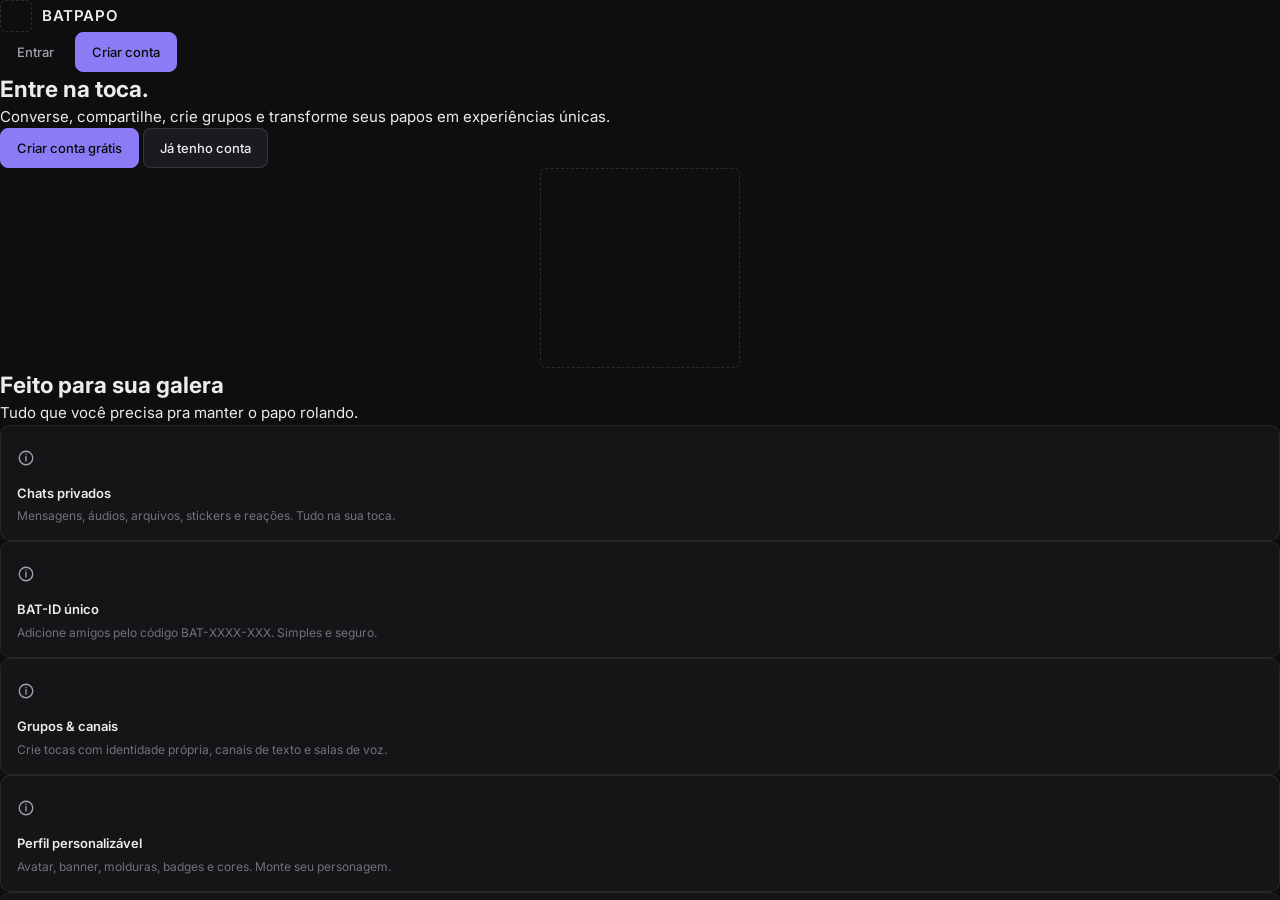
==== index.html @ 58e3be5e "Primeiro envio do projeto" ====
<!DOCTYPE html>
<html lang="pt-BR">
<head>
  <meta charset="UTF-8" />
  <meta name="viewport" content="width=device-width, initial-scale=1.0, maximum-scale=1.0, user-scalable=no" />
  <meta name="description" content="BATPAPO — Seu papo. Sua toca. Sua galera. Plataforma de comunicação social." />
  <meta name="theme-color" content="#0a0a0b" />
  <title>BATPAPO — Seu papo. Sua toca. Sua galera.</title>
  <link rel="icon" type="image/svg+xml" href="assets/icons/favicon.svg" />
  <link rel="preconnect" href="https://fonts.googleapis.com" />
  <link rel="preconnect" href="https://fonts.gstatic.com" crossorigin />
  <link href="https://fonts.googleapis.com/css2?family=Inter:wght@400;500;600&family=IBM+Plex+Mono:wght@400;500&display=swap" rel="stylesheet" />
  <link rel="stylesheet" href="css/variables.css" />
  <link rel="stylesheet" href="css/base.css" />
  <link rel="stylesheet" href="css/components.css" />
  <link rel="stylesheet" href="css/layout.css" />
  <link rel="stylesheet" href="css/pages.css" />
  <link rel="stylesheet" href="css/animations.css" />
</head>
<body>
  <div class="boot-screen" id="boot-screen">
    <div class="boot-logo">
      <h1 class="boot-title">BATPAPO</h1>
      <p class="boot-slogan">Seu papo. Sua toca. Sua galera.</p>
    </div>
    <div class="boot-loader"><div class="boot-bar"></div></div>
    <p id="boot-hint" style="margin-top:24px;color:#6B6780;font-size:0.85rem;font-family:Outfit,sans-serif;opacity:0;transition:opacity 0.5s;text-align:center;max-width:320px;padding:0 16px">
      Carregando…
    </p>
  </div>

  <div id="app"></div>
  <div id="toast-container" class="toast-container" aria-live="polite"></div>
  <div id="modal-root"></div>

  <script>
    setTimeout(function () {
      var el = document.getElementById('boot-screen');
      var hint = document.getElementById('boot-hint');
      if (el && !el.classList.contains('hide') && hint) hint.style.opacity = '1';
    }, 3000);
    setTimeout(function () {
      var el = document.getElementById('boot-screen');
      if (el && !el.classList.contains('hide')) {
        el.classList.add('hide');
        el.style.pointerEvents = 'none';
      }
    }, 7000);
  </script>
  <script type="module" src="js/app.js"></script>
</body>
</html>
---- css/variables.css ----
:root {
  /* Surfaces — near-neutral, low chroma */
  --bg-deep: #0a0a0b;
  --bg-base: #0e0e10;
  --bg-elevated: #151518;
  --bg-surface: #1b1b1f;
  --bg-hover: #232328;
  --bg-active: #2a2a30;
  --bg-subtle: #1b1b1f;

  /* Text */
  --text-primary: #ececef;
  --text-secondary: #a1a1aa;
  --text-muted: #71717a;
  --text-inverse: #0a0a0b;

  /* Accent — solid, restrained */
  --accent: #8b7cf6;
  --accent-hover: #9c8ff7;
  --accent-muted: rgba(139, 124, 246, 0.14);
  --accent-fg: #0a0a0b;

  /* Status */
  --status-online: #34d399;
  --status-away: #fbbf24;
  --status-busy: #f87171;
  --status-offline: #52525b;
  --status-invisible: #52525b;

  --success: #34d399;
  --warning: #fbbf24;
  --error: #f87171;
  --info: #60a5fa;

  /* Borders & elevation */
  --border: rgba(255, 255, 255, 0.07);
  --border-strong: rgba(255, 255, 255, 0.12);
  --shadow-sm: 0 1px 2px rgba(0, 0, 0, 0.35);
  --shadow-md: 0 8px 24px rgba(0, 0, 0, 0.4);

  /* Compat aliases (legacy class names) */
  --bat-purple: var(--accent);
  --bat-purple-dark: #6d5fd4;
  --bat-purple-deeper: #5a4ec0;
  --bat-purple-neon: var(--accent-hover);
  --bat-purple-soft: #c4b5fd;
  --bat-pink: #f472b6;
  --bat-lilac: #c4b5fd;
  --glow-purple: none;
  --glow-soft: none;
  --bg-glass: var(--bg-elevated);
  --accent-glow: none;

  /* Radius — tighter, product-like */
  --radius-xs: 4px;
  --radius-sm: 6px;
  --radius-md: 8px;
  --radius-lg: 10px;
  --radius-xl: 12px;
  --radius-full: 9999px;

  /* Spacing scale */
  --space-1: 4px;
  --space-2: 8px;
  --space-3: 12px;
  --space-4: 16px;
  --space-5: 20px;
  --space-6: 24px;
  --space-8: 32px;
  --space-10: 40px;
  --space-12: 48px;

  /* Type */
  --font-sans: "Inter", "Segoe UI", system-ui, -apple-system, sans-serif;
  --font-mono: "IBM Plex Mono", ui-monospace, "SF Mono", Menlo, monospace;
  --text-xs: 0.75rem;
  --text-sm: 0.8125rem;
  --text-base: 0.9375rem;
  --text-lg: 1.0625rem;
  --text-xl: 1.25rem;
  --text-2xl: 1.5rem;

  /* Layout */
  --sidebar-width: 64px;
  --nav-width: 248px;
  --info-width: 280px;
  --header-height: 52px;
  --input-height: 44px;

  --ease: cubic-bezier(0.22, 1, 0.36, 1);
  --duration-fast: 120ms;
  --duration: 180ms;
  --duration-slow: 280ms;
}

[data-theme="midnight"] {
  --accent: #7c9cff;
  --accent-hover: #93adff;
  --accent-muted: rgba(124, 156, 255, 0.14);
  --bg-deep: #080a10;
  --bg-base: #0c0f16;
  --bg-elevated: #121722;
  --bg-surface: #181e2c;
  --bg-hover: #1f2738;
  --bat-purple: var(--accent);
}

[data-theme="vampire"] {
  --accent: #e25555;
  --accent-hover: #ef6b6b;
  --accent-muted: rgba(226, 85, 85, 0.14);
  --bg-deep: #0c0808;
  --bg-base: #110c0c;
  --bg-elevated: #1a1212;
  --bg-surface: #221818;
  --bg-hover: #2b1e1e;
  --bat-purple: var(--accent);
}

[data-theme="lilac"] {
  --accent: #a78bfa;
  --accent-hover: #b79cfc;
  --accent-muted: rgba(167, 139, 250, 0.14);
  --bg-deep: #0c0a10;
  --bg-base: #110e16;
  --bg-elevated: #18141f;
  --bg-surface: #1f1a28;
  --bg-hover: #282232;
  --bat-purple: var(--accent);
}

[data-theme="neon"] {
  --accent: #a855f7;
  --accent-hover: #b86af8;
  --accent-muted: rgba(168, 85, 247, 0.16);
  --bg-deep: #08060c;
  --bg-base: #0c0912;
  --bg-elevated: #140f1c;
  --bg-surface: #1a1424;
  --bg-hover: #221b30;
  --bat-purple: var(--accent);
}

[data-theme="amoled"] {
  --bg-deep: #000;
  --bg-base: #000;
  --bg-elevated: #0a0a0a;
  --bg-surface: #111;
  --bg-hover: #1a1a1a;
  --border: rgba(255, 255, 255, 0.08);
}
---- css/base.css ----
*,
*::before,
*::after {
  box-sizing: border-box;
  margin: 0;
  padding: 0;
}

html {
  height: 100%;
  -webkit-text-size-adjust: 100%;
}

body {
  min-height: 100%;
  font-family: var(--font-sans);
  font-size: var(--text-base);
  line-height: 1.5;
  color: var(--text-primary);
  background: var(--bg-base);
  -webkit-font-smoothing: antialiased;
}

#app { min-height: 100dvh; }

button, [role="button"] { cursor: pointer; font-family: inherit; }
button:disabled, [role="button"]:disabled { cursor: not-allowed; opacity: 0.5; }
input, textarea, select { font-family: inherit; font-size: inherit; color: inherit; }
a { color: var(--accent); text-decoration: none; }
a:hover { text-decoration: underline; }
img { max-width: 100%; display: block; }
::selection { background: var(--accent-muted); color: var(--text-primary); }
:focus-visible { outline: 2px solid var(--accent); outline-offset: 2px; }

::-webkit-scrollbar { width: 8px; height: 8px; }
::-webkit-scrollbar-track { background: transparent; }
::-webkit-scrollbar-thumb { background: var(--bg-hover); border-radius: 99px; }

@media (prefers-reduced-motion: reduce) {
  *, *::before, *::after {
    animation-duration: 0.01ms !important;
    transition-duration: 0.01ms !important;
  }
}
---- css/components.css ----
/* Icons */
.icon { display: inline-block; vertical-align: middle; flex-shrink: 0; }

/* Buttons */
.btn {
  display: inline-flex; align-items: center; justify-content: center; gap: 8px;
  height: 40px; padding: 0 16px;
  border-radius: var(--radius-md);
  border: 1px solid transparent;
  font-size: var(--text-sm); font-weight: 500;
  transition: background var(--duration-fast) var(--ease), border-color var(--duration-fast) var(--ease), color var(--duration-fast) var(--ease);
}
.btn-primary {
  background: var(--accent); color: var(--accent-fg); border-color: var(--accent);
}
.btn-primary:hover:not(:disabled) { background: var(--accent-hover); }
.btn-secondary {
  background: var(--bg-surface); color: var(--text-primary); border-color: var(--border-strong);
}
.btn-secondary:hover:not(:disabled) { background: var(--bg-hover); }
.btn-ghost {
  background: transparent; color: var(--text-secondary); border-color: transparent;
}
.btn-ghost:hover:not(:disabled) { background: var(--bg-hover); color: var(--text-primary); }
.btn-danger {
  background: transparent; color: var(--error); border-color: var(--border);
}
.btn-danger:hover:not(:disabled) { background: rgba(248,113,113,0.12); }
.btn-sm { height: 32px; padding: 0 12px; font-size: var(--text-xs); }
.btn-icon {
  width: 36px; height: 36px; padding: 0;
  display: inline-flex; align-items: center; justify-content: center;
  border-radius: var(--radius-md); border: none;
  background: transparent; color: var(--text-muted);
}
.btn-icon:hover { background: var(--bg-hover); color: var(--text-primary); }

/* Inputs */
.input, .textarea, .field {
  width: 100%;
  height: var(--input-height);
  padding: 0 12px;
  border-radius: var(--radius-md);
  border: 1px solid var(--border);
  background: var(--bg-base);
  color: var(--text-primary);
  transition: border-color var(--duration-fast) var(--ease);
}
.textarea { height: auto; min-height: 88px; padding: 10px 12px; resize: vertical; }
.input:focus, .textarea:focus, .field:focus {
  outline: none;
  border-color: var(--accent);
  box-shadow: 0 0 0 3px var(--accent-muted);
}
.input::placeholder, .textarea::placeholder { color: var(--text-muted); }
.input-group { display: flex; flex-direction: column; gap: 6px; }
.input-group label, .lab-section h4 {
  font-size: var(--text-xs); font-weight: 500;
  color: var(--text-muted); text-transform: uppercase; letter-spacing: 0.04em;
}

/* Avatar */
.avatar {
  display: flex; align-items: center; justify-content: center;
  border-radius: var(--radius-full);
  background: var(--bg-surface);
  color: var(--text-secondary);
  font-weight: 600; overflow: hidden; position: relative; flex-shrink: 0;
}
.avatar img { width: 100%; height: 100%; object-fit: cover; }
.avatar-sm { width: 28px; height: 28px; font-size: 0.7rem; }
.avatar-md { width: 36px; height: 36px; font-size: 0.8rem; }
.avatar-lg { width: 56px; height: 56px; font-size: 1.1rem; }
.avatar-xl { width: 80px; height: 80px; font-size: 1.5rem; }
.avatar-xxl { width: 112px; height: 112px; font-size: 2rem; }
.avatar-status {
  position: absolute; bottom: 0; right: 0;
  width: 10px; height: 10px; border-radius: 50%;
  border: 2px solid var(--bg-elevated);
}
.avatar-status.online { background: var(--status-online); }
.avatar-status.away { background: var(--status-away); }
.avatar-status.busy { background: var(--status-busy); }
.avatar-status.offline, .avatar-status.invisible { background: var(--status-offline); }
.avatar-frame { padding: 2px; border-radius: var(--radius-full); border: 1px solid var(--border-strong); background: transparent; }

/* Badge */
.badge {
  display: inline-flex; align-items: center;
  padding: 2px 8px; border-radius: var(--radius-full);
  font-size: 0.7rem; font-weight: 500;
  background: var(--bg-surface); color: var(--text-secondary);
  border: 1px solid var(--border);
}
.nav-badge {
  min-width: 16px; height: 16px; padding: 0 4px;
  background: var(--accent); color: var(--accent-fg);
  border-radius: var(--radius-full); font-size: 0.65rem; font-weight: 600;
  display: inline-flex; align-items: center; justify-content: center;
}

/* Toast */
.toast-container {
  position: fixed; bottom: 20px; right: 20px; z-index: 9000;
  display: flex; flex-direction: column; gap: 8px; pointer-events: none;
}
.toast {
  pointer-events: auto;
  padding: 12px 16px;
  border-radius: var(--radius-md);
  background: var(--bg-elevated);
  border: 1px solid var(--border);
  box-shadow: var(--shadow-md);
  font-size: var(--text-sm);
  color: var(--text-primary);
  animation: toastIn var(--duration) var(--ease);
}
.toast.success { border-color: rgba(52,211,153,0.35); }
.toast.error { border-color: rgba(248,113,113,0.35); }
.toast.warning { border-color: rgba(251,191,36,0.35); }
.toast.hiding { opacity: 0; transition: opacity var(--duration-fast); }

@keyframes toastIn {
  from { opacity: 0; transform: translateY(6px); }
  to { opacity: 1; transform: none; }
}

/* Modal */
.modal-overlay {
  position: fixed; inset: 0; z-index: 8000;
  background: rgba(0,0,0,0.6);
  display: flex; align-items: center; justify-content: center;
  padding: 16px;
}
.modal {
  width: min(420px, 100%);
  background: var(--bg-elevated);
  border: 1px solid var(--border);
  border-radius: var(--radius-xl);
  box-shadow: var(--shadow-md);
}
.modal-header {
  display: flex; align-items: center; justify-content: space-between;
  padding: 16px 18px; border-bottom: 1px solid var(--border);
}
.modal-title { font-size: var(--text-lg); font-weight: 600; }
.modal-body { padding: 18px; }
.modal-footer {
  display: flex; justify-content: flex-end; gap: 8px;
  padding: 14px 18px; border-top: 1px solid var(--border);
}

/* Empty state */
.empty-state {
  display: flex; flex-direction: column; align-items: center; justify-content: center;
  text-align: center; padding: 48px 24px; gap: 8px; color: var(--text-muted);
}
.empty-state h3 {
  color: var(--text-primary); font-size: var(--text-lg); font-weight: 600; margin-top: 8px;
}
.empty-state p { font-size: var(--text-sm); max-width: 280px; }

/* Asset slots */
.asset-slot {
  display: inline-block;
  background: transparent;
  border: 1px dashed var(--border-strong);
  border-radius: var(--radius-sm);
  vertical-align: middle;
}
.asset-img { background: transparent; border: none; border-radius: 0; vertical-align: middle; }

/* Cropper */
.cropper-overlay {
  position: fixed; inset: 0; z-index: 9999;
  background: rgba(0,0,0,0.72);
  display: flex; align-items: center; justify-content: center; padding: 16px;
}
.cropper-modal {
  width: min(520px, 100%);
  background: var(--bg-elevated);
  border: 1px solid var(--border);
  border-radius: var(--radius-xl);
  padding: 16px;
}
.cropper-header { display: flex; justify-content: space-between; align-items: center; margin-bottom: 12px; }
.cropper-title { margin: 0; font-size: var(--text-base); font-weight: 600; }
.cropper-close { background: none; border: none; color: var(--text-muted); font-size: 1rem; padding: 4px 8px; }
.cropper-stage-outer {
  background: #0a0a0c; border-radius: var(--radius-md); padding: 16px;
  display: flex; justify-content: center; align-items: center; min-height: 200px;
}
.cropper-stage {
  position: relative; overflow: hidden; cursor: grab; touch-action: none;
  user-select: none; background: #0a0a0c; flex-shrink: 0;
}
.cropper-stage.dragging { cursor: grabbing; }
.cropper-stage img {
  position: absolute; left: 50%; top: 50%; max-width: none; pointer-events: none;
}
.cropper-frame {
  position: absolute; inset: 0;
  border: 1.5px solid rgba(255,255,255,0.65);
  pointer-events: none; border-radius: 0;
}
.cropper-frame.circle { border-radius: 50%; }
.cropper-frame.sticker-shape { border-radius: 18%; }
.cropper-controls {
  display: flex; flex-wrap: wrap; gap: 12px;
  align-items: center; justify-content: space-between; margin-top: 14px;
}
.cropper-zoom {
  display: flex; align-items: center; gap: 8px; flex: 1; min-width: 160px;
  font-size: var(--text-sm); color: var(--text-muted);
}
.cropper-zoom input { flex: 1; accent-color: var(--accent); }
.cropper-actions { display: flex; gap: 8px; }
.cropper-btn {
  border: none; border-radius: var(--radius-md); padding: 8px 14px;
  font-size: var(--text-sm); font-weight: 500; cursor: pointer;
}
.cropper-btn--ghost { background: var(--bg-surface); color: var(--text-primary); }
.cropper-btn--primary { background: var(--accent); color: var(--accent-fg); }
.cropper-hint { margin: 10px 0 0; text-align: center; font-size: var(--text-xs); color: var(--text-muted); }

/* Lightbox */
.lightbox-overlay {
  position: fixed; inset: 0; z-index: 10000;
  background: rgba(0,0,0,0.88);
  display: flex; align-items: center; justify-content: center;
  padding: 24px; cursor: zoom-out;
}
.lightbox-overlay img {
  max-width: min(96vw, 1100px); max-height: 90vh;
  border-radius: var(--radius-md); object-fit: contain;
}

/* Stickers */
.sticker-card-img, .sticker-msg-img {
  width: 100%; aspect-ratio: 1; object-fit: cover; border-radius: 18%;
  background: transparent;
}
.sticker-msg-img { width: 128px; height: 128px; }

/* Theme option */
.theme-grid { display: grid; grid-template-columns: repeat(auto-fill, minmax(120px, 1fr)); gap: 10px; }
.theme-option {
  border: 1px solid var(--border); border-radius: var(--radius-md);
  padding: 10px; background: var(--bg-base); cursor: pointer; text-align: left;
}
.theme-option:hover { border-color: var(--border-strong); }
.theme-option.selected { border-color: var(--accent); background: var(--accent-muted); }
.theme-preview {
  height: 36px; border-radius: var(--radius-sm); margin-bottom: 8px;
  background: var(--bg-surface); border: 1px solid var(--border);
}
.theme-option span { font-size: var(--text-sm); color: var(--text-secondary); }
---- css/layout.css ----
/* Shell */
.app-shell {
  display: flex; height: 100dvh; overflow: hidden; background: var(--bg-base);
}

.icon-sidebar {
  width: var(--sidebar-width); flex-shrink: 0;
  display: flex; flex-direction: column; align-items: center;
  gap: 4px; padding: 12px 0;
  background: var(--bg-elevated); border-right: 1px solid var(--border);
}
.logo-btn {
  width: 40px; height: 40px; border: none; background: transparent;
  border-radius: var(--radius-md); color: var(--text-primary);
  display: flex; align-items: center; justify-content: center; margin-bottom: 8px;
}
.logo-btn:hover { background: var(--bg-hover); }
.nav-icon {
  position: relative;
  width: 40px; height: 40px; border: none;
  border-radius: var(--radius-md);
  background: transparent; color: var(--text-muted);
  display: flex; align-items: center; justify-content: center;
}
.nav-icon:hover { background: var(--bg-hover); color: var(--text-primary); }
.nav-icon.active {
  background: var(--accent-muted); color: var(--accent);
}
.nav-icon .nav-badge {
  position: absolute; top: 4px; right: 4px;
}
.sidebar-spacer { flex: 1; }
.sidebar-user {
  margin-top: auto; padding-top: 8px;
}

.main-area {
  flex: 1; min-width: 0; display: flex; flex-direction: column;
  overflow: hidden; background: var(--bg-base);
}

.nav-panel {
  width: var(--nav-width); flex-shrink: 0;
  display: flex; flex-direction: column;
  background: var(--bg-elevated); border-right: 1px solid var(--border);
  overflow: hidden;
}
.nav-panel-header {
  height: var(--header-height);
  display: flex; align-items: center; justify-content: space-between;
  padding: 0 14px; border-bottom: 1px solid var(--border);
}
.nav-panel-header h2 {
  font-size: var(--text-sm); font-weight: 600; letter-spacing: 0.01em;
}
.nav-panel-body { flex: 1; overflow-y: auto; padding: 8px; }

.nav-item {
  display: flex; align-items: center; gap: 10px;
  width: 100%; padding: 8px 10px; border: none; border-radius: var(--radius-md);
  background: transparent; color: var(--text-secondary); text-align: left;
  cursor: pointer;
}
.nav-item:hover { background: var(--bg-hover); color: var(--text-primary); }
.nav-item.active {
  background: var(--accent-muted); color: var(--text-primary);
}
.item-info { min-width: 0; flex: 1; }
.item-name {
  font-size: var(--text-sm); font-weight: 500; color: var(--text-primary);
  white-space: nowrap; overflow: hidden; text-overflow: ellipsis;
}
.item-preview {
  font-size: var(--text-xs); color: var(--text-muted);
  white-space: nowrap; overflow: hidden; text-overflow: ellipsis;
}

.chat-layout {
  flex: 1; display: flex; min-width: 0; overflow: hidden;
}
.chat-main {
  flex: 1; min-width: 0; display: flex; flex-direction: column;
}
.chat-header {
  height: var(--header-height);
  display: flex; align-items: center; gap: 10px;
  padding: 0 16px; border-bottom: 1px solid var(--border);
  background: var(--bg-base);
}
.chat-header-title { font-size: var(--text-sm); font-weight: 600; }
.chat-header-sub { font-size: var(--text-xs); color: var(--text-muted); }

.messages-area {
  flex: 1; overflow-y: auto; padding: 16px 16px 8px;
}
.chat-input-bar {
  padding: 12px 16px 16px;
}
.chat-input-wrap {
  display: flex; align-items: flex-end; gap: 6px;
  padding: 8px 10px;
  background: var(--bg-elevated);
  border: 1px solid var(--border);
  border-radius: var(--radius-lg);
}
.chat-input-wrap textarea {
  flex: 1; border: none; background: transparent; resize: none;
  max-height: 120px; padding: 8px 4px; outline: none;
  font-size: var(--text-sm); line-height: 1.45;
}

.info-panel {
  width: var(--info-width); flex-shrink: 0;
  border-left: 1px solid var(--border);
  background: var(--bg-elevated); overflow-y: auto;
}

/* Mobile bottom nav */
.mobile-nav {
  display: none;
  position: fixed; bottom: 0; left: 0; right: 0;
  height: 56px; background: var(--bg-elevated);
  border-top: 1px solid var(--border);
  z-index: 100;
  padding: 0 8px; padding-bottom: env(safe-area-inset-bottom);
}
.mobile-nav .nav-icon { flex: 1; }

@media (max-width: 900px) {
  .info-panel { display: none !important; }
  .nav-panel { width: 100%; max-width: 100%; position: absolute; inset: 0; z-index: 50; }
  .chat-layout.has-active .nav-panel { display: none; }
}
@media (max-width: 720px) {
  .icon-sidebar { display: none; }
  .mobile-nav { display: flex; align-items: center; }
  .app-shell { padding-bottom: 56px; }
  .main-area { width: 100%; }
}

/* User menu */
.user-menu {
  position: absolute; bottom: 56px; left: 8px;
  width: 200px; background: var(--bg-elevated);
  border: 1px solid var(--border); border-radius: var(--radius-lg);
  box-shadow: var(--shadow-md); padding: 6px; z-index: 200;
}
.user-menu button {
  display: block; width: 100%; text-align: left;
  padding: 8px 10px; border: none; border-radius: var(--radius-sm);
  background: transparent; color: var(--text-secondary); font-size: var(--text-sm);
}
.user-menu button:hover { background: var(--bg-hover); color: var(--text-primary); }

[data-tooltip] { position: relative; }
.spacer { flex: 1; width: 100%; }

.chat-header-text { flex: 1; min-width: 0; }
.header-actions { margin-left: auto; display: flex; gap: 4px; }
.chat-title { font-size: var(--text-sm); font-weight: 600; }
.chat-status { font-size: var(--text-xs); color: var(--text-muted); }
---- css/pages.css ----
/* Landing */
.landing { min-height: 100dvh; display: flex; flex-direction: column; background: var(--bg-base); }
.landing-header {
  display: flex; align-items: center; justify-content: space-between;
  padding: 16px 24px; border-bottom: 1px solid var(--border);
}
.brand {
  display: flex; align-items: center; gap: 10px;
  font-weight: 600; font-size: var(--text-base); letter-spacing: 0.04em;
}
.landing-hero {
  flex: 1; display: grid; gap: 40px; align-items: center;
  max-width: 1000px; margin: 0 auto; padding: 48px 24px;
}
@media (min-width: 860px) {
  .landing-hero { grid-template-columns: 1.1fr 0.9fr; padding: 64px 32px; }
}
.landing-hero h1 {
  font-size: clamp(1.75rem, 4vw, 2.5rem);
  font-weight: 600; letter-spacing: -0.02em; line-height: 1.2;
}
.landing-hero .lead {
  margin-top: 12px; color: var(--text-secondary);
  font-size: var(--text-lg); max-width: 36ch; line-height: 1.55;
}
.landing-actions { display: flex; flex-wrap: wrap; gap: 10px; margin-top: 28px; }
.landing-note { margin-top: 20px; font-size: var(--text-xs); color: var(--text-muted); }
.hero-visual {
  display: flex; justify-content: center; align-items: center;
  min-height: 180px;
}
.landing-features {
  display: grid; gap: 12px;
  grid-template-columns: repeat(auto-fill, minmax(200px, 1fr));
  max-width: 1000px; margin: 0 auto; padding: 0 24px 48px;
}
.feature-card {
  padding: 16px; border: 1px solid var(--border);
  border-radius: var(--radius-lg); background: var(--bg-elevated);
}
.feature-card h3 {
  font-size: var(--text-sm); font-weight: 600; margin-bottom: 4px;
}
.feature-card p { font-size: var(--text-xs); color: var(--text-muted); line-height: 1.45; }
.feat-icon {
  width: 32px; height: 32px; margin-bottom: 10px;
  color: var(--text-secondary); display: flex; align-items: center;
}
.landing-footer {
  padding: 20px 24px; border-top: 1px solid var(--border);
  text-align: center; font-size: var(--text-xs); color: var(--text-muted);
}

/* Auth */
.auth-page {
  min-height: 100dvh; display: flex; align-items: center; justify-content: center;
  padding: 24px; background: var(--bg-base);
}
.auth-card {
  width: min(380px, 100%);
  background: var(--bg-elevated);
  border: 1px solid var(--border);
  border-radius: var(--radius-xl);
  padding: 28px 24px;
}
.auth-logo {
  text-align: center; margin-bottom: 20px;
}
.auth-logo h1 {
  font-size: var(--text-xl); font-weight: 600; margin-top: 10px; letter-spacing: 0.06em;
}
.auth-logo p { font-size: var(--text-sm); color: var(--text-muted); margin-top: 4px; }
.auth-mascot { display: flex; justify-content: center; margin-bottom: 12px; }
.auth-form { display: flex; flex-direction: column; gap: 12px; }
.auth-form .btn { width: 100%; }
.auth-switch {
  margin-top: 16px; text-align: center; font-size: var(--text-sm); color: var(--text-muted);
}
.auth-switch button {
  background: none; border: none; color: var(--accent); font-size: inherit;
}

/* Home */
.home-view { padding: 28px 24px; overflow-y: auto; height: 100%; }
.home-view h1 {
  font-size: var(--text-2xl); font-weight: 600; letter-spacing: -0.02em;
}
.home-sub { color: var(--text-muted); font-size: var(--text-sm); margin-top: 4px; }
.home-grid {
  display: grid; gap: 12px; margin-top: 24px;
  grid-template-columns: repeat(auto-fill, minmax(160px, 1fr));
}
.home-card {
  padding: 16px; border: 1px solid var(--border);
  border-radius: var(--radius-lg); background: var(--bg-elevated);
  cursor: pointer; text-align: left;
  transition: border-color var(--duration-fast);
}
.home-card:hover { border-color: var(--border-strong); }
.card-value { font-size: 1.5rem; font-weight: 600; color: var(--text-primary); }
.card-label { font-size: var(--text-xs); color: var(--text-muted); margin-top: 4px; }
.card-icon { color: var(--text-muted); margin-bottom: 8px; }
.home-section { margin-top: 32px; }
.home-section h2 {
  font-size: var(--text-xs); font-weight: 600; text-transform: uppercase;
  letter-spacing: 0.06em; color: var(--text-muted); margin-bottom: 10px;
}

/* Messages */
.message {
  display: flex; gap: 12px; padding: 6px 8px; border-radius: var(--radius-md);
  position: relative;
}
.message:hover { background: var(--bg-hover); }
.msg-avatar { width: 36px; flex-shrink: 0; }
.msg-body { min-width: 0; flex: 1; }
.msg-meta {
  display: flex; align-items: baseline; gap: 8px; margin-bottom: 2px;
}
.msg-author { font-size: var(--text-sm); font-weight: 600; }
.msg-time { font-size: 0.7rem; color: var(--text-muted); }
.msg-content {
  font-size: var(--text-sm); line-height: 1.5; word-break: break-word;
}
.msg-content img.chat-img {
  max-width: 280px; border-radius: var(--radius-md); margin-top: 6px; cursor: zoom-in;
}
.msg-actions {
  position: absolute; right: 8px; top: -10px;
  display: none; gap: 2px;
  background: var(--bg-elevated); border: 1px solid var(--border);
  border-radius: var(--radius-sm); padding: 2px;
}
.message:hover .msg-actions { display: flex; }
.msg-actions button {
  width: 28px; height: 28px; border: none; background: transparent;
  color: var(--text-muted); border-radius: var(--radius-xs);
  display: flex; align-items: center; justify-content: center;
}
.msg-actions button:hover { background: var(--bg-hover); color: var(--text-primary); }
.msg-reactions { display: flex; flex-wrap: wrap; gap: 4px; margin-top: 4px; }
.msg-reactions button {
  border: 1px solid var(--border); background: var(--bg-surface);
  border-radius: var(--radius-full); padding: 2px 8px; font-size: 0.75rem;
  color: var(--text-secondary);
}
.msg-reactions button.active { border-color: var(--accent); background: var(--accent-muted); }
.msg-reply {
  border-left: 2px solid var(--accent); padding-left: 8px;
  margin-bottom: 4px; font-size: var(--text-xs); color: var(--text-muted);
}
.picker-popup {
  position: absolute; bottom: 100%; left: 0; margin-bottom: 8px;
  background: var(--bg-elevated); border: 1px solid var(--border);
  border-radius: var(--radius-lg); padding: 8px; box-shadow: var(--shadow-md);
  z-index: 20;
}
.sticker-grid {
  display: grid; grid-template-columns: repeat(4, 1fr); gap: 6px; max-width: 280px;
}
.sticker-grid button {
  border: none; background: var(--bg-surface); border-radius: var(--radius-sm);
  padding: 6px; cursor: pointer;
}
.sticker-grid button:hover { background: var(--bg-hover); }
.emoji-grid {
  display: grid; grid-template-columns: repeat(8, 1fr); gap: 2px;
}
.emoji-grid button {
  border: none; background: transparent; padding: 4px; font-size: 1.1rem;
  border-radius: var(--radius-xs);
}
.emoji-grid button:hover { background: var(--bg-hover); }

/* Friends / groups */
.friends-list, .groups-list { display: flex; flex-direction: column; gap: 4px; }
.friend-row, .group-card {
  display: flex; align-items: center; gap: 12px;
  padding: 10px 12px; border-radius: var(--radius-md);
  border: 1px solid transparent;
}
.friend-row:hover, .group-card:hover { background: var(--bg-hover); }
.group-card {
  border-color: var(--border); background: var(--bg-elevated); margin-bottom: 8px;
}
.group-banner {
  height: 72px; border-radius: var(--radius-md); background: var(--bg-surface);
  margin-bottom: 10px;
}

/* Profile lab */
.profile-lab {
  flex: 1; overflow-y: auto; padding: 28px 24px 48px;
  max-width: 960px; margin: 0 auto; width: 100%;
}
.lab-header {
  display: flex; align-items: flex-start; justify-content: space-between;
  gap: 16px; margin-bottom: 24px; flex-wrap: wrap;
}
.lab-title { font-size: var(--text-2xl); font-weight: 600; letter-spacing: -0.02em; }
.lab-sub { color: var(--text-muted); font-size: var(--text-sm); margin-top: 4px; }
.lab-header-actions { display: flex; align-items: center; gap: 8px; flex-wrap: wrap; }
.lab-dirty { font-size: var(--text-xs); color: var(--warning); font-weight: 500; }
.lab-grid {
  display: grid; gap: 24px;
  grid-template-columns: minmax(260px, 1fr) minmax(240px, 320px);
  align-items: start;
}
@media (max-width: 840px) {
  .lab-grid { grid-template-columns: 1fr; }
  .lab-preview { order: -1; }
}
.lab-preview {
  background: var(--bg-elevated); border: 1px solid var(--border);
  border-radius: var(--radius-xl); overflow: hidden;
}
.preview-banner {
  height: 128px; background: var(--bg-surface); position: relative; cursor: pointer;
}
.preview-banner img { width: 100%; height: 100%; object-fit: cover; }
.banner-edit-hint {
  position: absolute; inset: 0;
  display: flex; align-items: center; justify-content: center;
  background: rgba(0,0,0,0.4); color: #fff; font-size: var(--text-sm);
  font-weight: 500; opacity: 0; transition: opacity var(--duration-fast);
}
.preview-banner:hover .banner-edit-hint { opacity: 1; }
.preview-body { padding: 0 20px 24px; position: relative; }
.preview-avatar-wrap { margin-top: -40px; margin-bottom: 12px; display: inline-block; }
.preview-avatar-btn {
  position: relative; display: block; border: none; background: none;
  border-radius: var(--radius-full); padding: 0; line-height: 0; cursor: pointer;
}
.avatar-hover-overlay {
  position: absolute; inset: 0; border-radius: var(--radius-full);
  background: rgba(0,0,0,0.5);
  display: flex; flex-direction: column; align-items: center; justify-content: center;
  gap: 2px; color: #fff; font-size: 0.7rem; opacity: 0;
  transition: opacity var(--duration-fast);
}
.preview-avatar-btn:hover .avatar-hover-overlay { opacity: 1; }
.preview-name { font-size: var(--text-xl); font-weight: 600; }
.preview-username { font-size: var(--text-sm); color: var(--text-muted); }
.preview-batid { font-family: var(--font-mono); font-size: var(--text-xs); color: var(--accent); margin-top: 6px; }
.preview-status { font-size: var(--text-sm); color: var(--text-secondary); margin-top: 6px; }
.preview-bio { font-size: var(--text-sm); color: var(--text-secondary); margin-top: 10px; line-height: 1.5; }
.preview-bio.muted { color: var(--text-muted); }
.preview-badges { display: flex; flex-wrap: wrap; gap: 6px; margin-top: 12px; }
.lab-controls { display: flex; flex-direction: column; gap: 12px; }
.lab-section {
  border: 1px solid var(--border); border-radius: var(--radius-lg);
  background: var(--bg-elevated); padding: 12px;
}
.lab-section h4 { margin-bottom: 8px; }
.frame-grid {
  display: grid; grid-template-columns: repeat(3, 1fr); gap: 6px;
}
.frame-option {
  border: 1px solid var(--border); border-radius: var(--radius-sm);
  background: var(--bg-base); padding: 8px 6px; font-size: var(--text-xs);
  color: var(--text-muted);
}
.frame-option.selected { border-color: var(--accent); color: var(--text-primary); background: var(--accent-muted); }
.color-swatches { display: flex; flex-wrap: wrap; gap: 8px; }
.color-swatch {
  width: 24px; height: 24px; border-radius: 50%; border: 2px solid transparent;
  cursor: pointer;
}
.color-swatch.selected { border-color: var(--text-primary); }

/* Settings */
.settings-view {
  display: flex; height: 100%; overflow: hidden;
}
.settings-nav {
  width: 200px; flex-shrink: 0; border-right: 1px solid var(--border);
  padding: 16px 10px; overflow-y: auto; background: var(--bg-elevated);
}
.settings-nav button {
  display: block; width: 100%; text-align: left;
  padding: 8px 12px; border: none; border-radius: var(--radius-md);
  background: transparent; color: var(--text-secondary); font-size: var(--text-sm);
}
.settings-nav button:hover { background: var(--bg-hover); color: var(--text-primary); }
.settings-nav button.active { background: var(--accent-muted); color: var(--text-primary); }
.settings-content {
  flex: 1; overflow-y: auto; padding: 28px 24px; max-width: 560px;
}
.settings-content h2 { font-size: var(--text-xl); font-weight: 600; margin-bottom: 16px; }
.settings-group {
  margin-bottom: 20px; padding-bottom: 16px; border-bottom: 1px solid var(--border);
}
.settings-group h3 {
  font-size: var(--text-xs); font-weight: 600; text-transform: uppercase;
  letter-spacing: 0.05em; color: var(--text-muted); margin-bottom: 8px;
}
.bat-id {
  font-family: var(--font-mono); font-size: var(--text-sm); color: var(--accent);
  display: flex; align-items: center; gap: 8px;
}

/* Notifs */
.notif-item {
  display: flex; align-items: flex-start; gap: 12px;
  padding: 12px; border-radius: var(--radius-md);
  border: 1px solid var(--border); margin-bottom: 8px;
  background: var(--bg-elevated); cursor: pointer; text-align: left; width: 100%;
}
.notif-item.unread { border-color: var(--accent); background: var(--accent-muted); }
.notif-text { font-size: var(--text-sm); flex: 1; }
.notif-time { font-size: var(--text-xs); color: var(--text-muted); }

/* Info panel profile */
.info-banner {
  height: 96px; background: var(--bg-surface); position: relative;
}
.info-banner img { width: 100%; height: 100%; object-fit: cover; }
.info-avatar-wrap { position: absolute; bottom: -28px; left: 16px; }
.info-body { padding: 36px 16px 16px; }
.info-name { font-weight: 600; font-size: var(--text-base); }
.info-user { font-size: var(--text-sm); color: var(--text-muted); }

@media (max-width: 720px) {
  .settings-view { flex-direction: column; }
  .settings-nav {
    width: 100%; display: flex; overflow-x: auto; border-right: none;
    border-bottom: 1px solid var(--border); padding: 8px;
  }
  .settings-nav button { white-space: nowrap; width: auto; }
  .home-view, .profile-lab { padding: 20px 16px 40px; }
}

/* Avatar clean — no white ring */
.user-btn {
  width: 40px; height: 40px; padding: 0; margin: 4px 0;
  border: none; background: transparent; border-radius: var(--radius-full);
  display: flex; align-items: center; justify-content: center;
  overflow: visible; position: relative;
}
.user-btn:hover { opacity: 0.92; }
.user-btn.active { outline: 2px solid var(--accent); outline-offset: 2px; }
.user-btn .avatar { border: none !important; box-shadow: none !important; }
.user-btn .avatar-frame {
  padding: 0 !important; border: none !important; background: none !important;
}

.avatar { border: none; box-shadow: none; }
.avatar img { border-radius: inherit; }

/* Frames as subtle colored rings only */
.avatar-frame {
  display: inline-flex; padding: 2px; border-radius: var(--radius-full);
  border: 2px solid transparent; background: transparent;
}
.avatar-frame.neon { border-color: #8b7cf6; }
.avatar-frame.plasma { border-color: #f472b6; }
.avatar-frame.cyber { border-color: #22d3ee; }
.avatar-frame.eclipse { border-color: #6366f1; }
.avatar-frame.cristal { border-color: #e9d5ff; }
.avatar-frame.glitch { border-color: #f43f5e; }
.avatar-frame.fogo { border-color: #fb923c; }
.avatar-frame.estelar { border-color: #a5b4fc; }
.avatar-frame.wings { border-color: #7c3aed; }

/* Nav icons — no permanent box; only active */
.nav-icon {
  background: transparent !important;
  color: var(--text-muted);
}
.nav-icon:hover {
  background: var(--bg-hover) !important;
  color: var(--text-primary);
}
.nav-icon.active {
  background: var(--accent-muted) !important;
  color: var(--accent);
}

/* User menu professional */
.user-menu {
  position: absolute; bottom: 52px; left: 8px;
  width: 220px;
  background: var(--bg-elevated);
  border: 1px solid var(--border-strong);
  border-radius: var(--radius-lg);
  box-shadow: var(--shadow-md);
  padding: 6px;
  z-index: 300;
}
.user-menu .um-header {
  padding: 10px 12px 8px; border-bottom: 1px solid var(--border); margin-bottom: 4px;
}
.user-menu .um-name { font-size: var(--text-sm); font-weight: 600; }
.user-menu .um-status { font-size: var(--text-xs); color: var(--text-muted); margin-top: 2px; display: flex; align-items: center; gap: 6px; }
.status-dot { width: 8px; height: 8px; border-radius: 50%; background: var(--status-offline); }
.status-dot.online { background: var(--status-online); }
.status-dot.away { background: var(--status-away); }
.status-dot.busy { background: var(--status-busy); }
.user-menu button {
  display: flex; align-items: center; gap: 10px;
  width: 100%; text-align: left;
  padding: 8px 10px; border: none; border-radius: var(--radius-sm);
  background: transparent; color: var(--text-secondary); font-size: var(--text-sm);
}
.user-menu button:hover { background: var(--bg-hover); color: var(--text-primary); }
.user-menu button.danger { color: var(--error); }
.user-menu .um-divider { height: 1px; background: var(--border); margin: 4px 6px; }

/* Compact home */
.home-view { padding: 24px; }
.home-greeting { font-size: 1.35rem; font-weight: 600; letter-spacing: -0.02em; }
.home-sub { color: var(--text-muted); font-size: var(--text-sm); margin-top: 4px; margin-bottom: 16px; }
.home-stats {
  display: flex; flex-wrap: wrap; gap: 8px; margin-bottom: 28px;
}
.home-stat {
  display: inline-flex; align-items: center; gap: 8px;
  padding: 8px 12px;
  border: 1px solid var(--border);
  border-radius: var(--radius-md);
  background: var(--bg-elevated);
  cursor: pointer; color: var(--text-secondary);
  font-size: var(--text-sm);
}
.home-stat:hover { border-color: var(--border-strong); color: var(--text-primary); }
.home-stat strong { color: var(--text-primary); font-weight: 600; }
.home-section { margin-bottom: 24px; }
.home-section h2 {
  font-size: var(--text-xs); font-weight: 600; text-transform: uppercase;
  letter-spacing: 0.06em; color: var(--text-muted); margin-bottom: 10px;
}
.home-list { display: flex; flex-direction: column; gap: 4px; }
.home-list .nav-item { border: 1px solid transparent; }
.home-list .nav-item:hover { border-color: var(--border); }

/* Sticker studio clean */
.studio-header {
  display: flex; align-items: flex-start; justify-content: space-between;
  gap: 12px; margin-bottom: 20px; flex-wrap: wrap;
}
.studio-title { font-size: 1.35rem; font-weight: 600; }
.studio-sub { color: var(--text-muted); font-size: var(--text-sm); margin-top: 4px; }
.sticker-studio-grid {
  display: grid; grid-template-columns: repeat(auto-fill, minmax(100px, 1fr)); gap: 12px;
}
.sticker-studio-item {
  position: relative; border: 1px solid var(--border); border-radius: var(--radius-md);
  padding: 8px; background: var(--bg-elevated); text-align: center;
}
.sticker-studio-preview img {
  width: 100%; aspect-ratio: 1; object-fit: cover; border-radius: 18%;
}
.sticker-studio-name {
  font-size: var(--text-xs); color: var(--text-muted); margin-top: 6px;
  overflow: hidden; text-overflow: ellipsis; white-space: nowrap;
}
.sticker-studio-del {
  position: absolute; top: 4px; right: 4px;
  width: 22px; height: 22px; border: none; border-radius: 6px;
  background: rgba(0,0,0,0.55); color: #fff; cursor: pointer;
  display: flex; align-items: center; justify-content: center;
}
.sticker-studio-edit-overlay { display: none; }

/* Group settings modal fields already use modal classes */

/* ===== Chat density (Discord-like organization, own identity) ===== */
.chat-layout, .main-area {
  min-height: 0;
}
.chat-main {
  display: flex;
  flex-direction: column;
  min-height: 0;
  height: 100%;
  flex: 1;
}
.messages-area {
  flex: 1;
  overflow-y: auto;
  padding: 12px 16px 8px;
  min-height: 0;
}
.message {
  padding: 2px 8px 2px 12px;
  margin: 0;
  gap: 12px;
}
.message.grouped {
  padding-top: 0;
  margin-top: -2px;
}
.message.grouped .msg-avatar { visibility: hidden; }
.message.grouped .msg-header { display: none; }
.msg-content {
  font-size: 0.9375rem;
  line-height: 1.4;
  color: var(--text-primary);
}
.msg-author { font-weight: 500; font-size: 0.9375rem; }
.msg-time { font-size: 0.7rem; color: var(--text-muted); margin-left: 6px; }

/* Images in chat — proportional, capped */
.img-msg, .banner-msg {
  display: inline-block;
  max-width: min(420px, 70vw);
  margin-top: 4px;
  border-radius: var(--radius-md);
  overflow: hidden;
  cursor: zoom-in;
  background: var(--bg-surface);
}
.img-msg img, .banner-msg img, .chat-img {
  display: block;
  max-width: min(420px, 70vw);
  max-height: 320px;
  width: auto;
  height: auto;
  object-fit: contain;
  border-radius: var(--radius-md);
}

/* Stickers capped */
.sticker-msg, .sticker-msg.img {
  display: inline-block;
  margin-top: 4px;
}
.sticker-msg img, .sticker-msg-img {
  width: auto !important;
  height: auto !important;
  max-width: 160px !important;
  max-height: 160px !important;
  object-fit: contain;
  border-radius: 12px;
  background: transparent;
}
.sticker-grid button {
  width: 56px; height: 56px; padding: 4px;
  display: flex; align-items: center; justify-content: center;
}
.sticker-grid button img {
  max-width: 48px; max-height: 48px; object-fit: contain;
}

/* Composer bar */
.chat-input-bar {
  padding: 0 16px 16px;
  flex-shrink: 0;
}
.chat-input-wrap {
  display: flex;
  align-items: flex-end;
  gap: 4px;
  padding: 4px 8px;
  background: var(--bg-elevated);
  border: 1px solid var(--border);
  border-radius: var(--radius-lg);
  min-height: 44px;
}
.chat-input-wrap textarea {
  flex: 1;
  border: none;
  background: transparent;
  resize: none;
  max-height: 160px;
  min-height: 36px;
  padding: 8px 6px;
  outline: none;
  font-size: 0.9375rem;
  line-height: 1.4;
  color: var(--text-primary);
}
.composer-icon {
  width: 36px; height: 36px;
  border: none; background: transparent;
  color: var(--text-muted);
  border-radius: var(--radius-md);
  display: inline-flex; align-items: center; justify-content: center;
  flex-shrink: 0;
}
.composer-icon:hover {
  background: var(--bg-hover);
  color: var(--text-primary);
}
.composer-send {
  width: 36px; height: 36px;
  border: none;
  background: transparent;
  color: var(--accent);
  border-radius: var(--radius-md);
  display: inline-flex; align-items: center; justify-content: center;
  flex-shrink: 0;
}
.composer-send:hover {
  background: var(--accent-muted);
}

/* Settings wider */
.settings-view {
  display: flex;
  height: 100%;
  width: 100%;
}
.settings-nav {
  width: 220px;
  flex-shrink: 0;
}
.settings-content {
  flex: 1;
  max-width: none;
  width: 100%;
  padding: 32px 40px;
}
.theme-grid {
  grid-template-columns: repeat(auto-fill, minmax(140px, 1fr));
  gap: 12px;
  max-width: 720px;
}

/* Banner hover edit */
.preview-banner {
  position: relative;
  cursor: pointer;
}
.preview-banner .banner-edit-hint {
  position: absolute; inset: 0;
  display: flex; flex-direction: column;
  align-items: center; justify-content: center;
  gap: 6px;
  background: rgba(0,0,0,0.45);
  color: #fff;
  font-size: var(--text-sm);
  font-weight: 500;
  opacity: 0;
  transition: opacity 0.15s ease;
  pointer-events: none;
}
.preview-banner:hover .banner-edit-hint {
  opacity: 1;
}

/* Avatar bottom — kill white rings */
.user-btn,
.user-btn *,
.icon-sidebar .avatar {
  border: none !important;
  outline: none !important;
  box-shadow: none !important;
}
.user-btn .avatar-frame {
  padding: 2px !important;
  border: 2px solid transparent !important;
}
.user-btn .avatar-frame.neon { border-color: #8b7cf6 !important; }
.user-btn .avatar-frame.plasma { border-color: #f472b6 !important; }
.user-btn .avatar-frame.cyber { border-color: #22d3ee !important; }
.user-btn .avatar-frame.eclipse { border-color: #6366f1 !important; }
.user-btn .avatar-frame.cristal { border-color: #e9d5ff !important; }
.user-btn .avatar-frame.glitch { border-color: #f43f5e !important; }
.user-btn .avatar-frame.fogo { border-color: #fb923c !important; }
.user-btn .avatar-frame.estelar { border-color: #a5b4fc !important; }
.user-btn .avatar-frame.wings { border-color: #7c3aed !important; }

/* Nav panel channel list density */
.nav-panel-list {
  padding: 8px;
  overflow-y: auto;
  flex: 1;
}
.nav-item {
  padding: 6px 8px;
  border-radius: var(--radius-sm);
  font-size: var(--text-sm);
}
---- css/animations.css ----
@keyframes fadeIn {
  from { opacity: 0; }
  to { opacity: 1; }
}
.animate-in {
  animation: fadeIn var(--duration) var(--ease);
}

.boot-screen {
  position: fixed; inset: 0; z-index: 10000;
  display: flex; flex-direction: column; align-items: center; justify-content: center;
  background: var(--bg-deep); gap: 16px;
  transition: opacity 0.35s var(--ease);
}
.boot-screen.hide { opacity: 0; pointer-events: none; }
.boot-title {
  font-size: 1.25rem; font-weight: 600; letter-spacing: 0.12em;
  color: var(--text-primary); margin-top: 12px;
}
.boot-slogan { font-size: var(--text-sm); color: var(--text-muted); }
.boot-loader {
  width: 120px; height: 2px; background: var(--bg-surface);
  border-radius: 99px; overflow: hidden; margin-top: 8px;
}
.boot-bar {
  height: 100%; width: 40%; background: var(--accent);
  animation: bootLoad 1.2s ease-in-out infinite;
}
@keyframes bootLoad {
  0% { transform: translateX(-100%); }
  100% { transform: translateX(350%); }
}
.boot-bat { width: 48px; height: 48px; opacity: 0.9; }
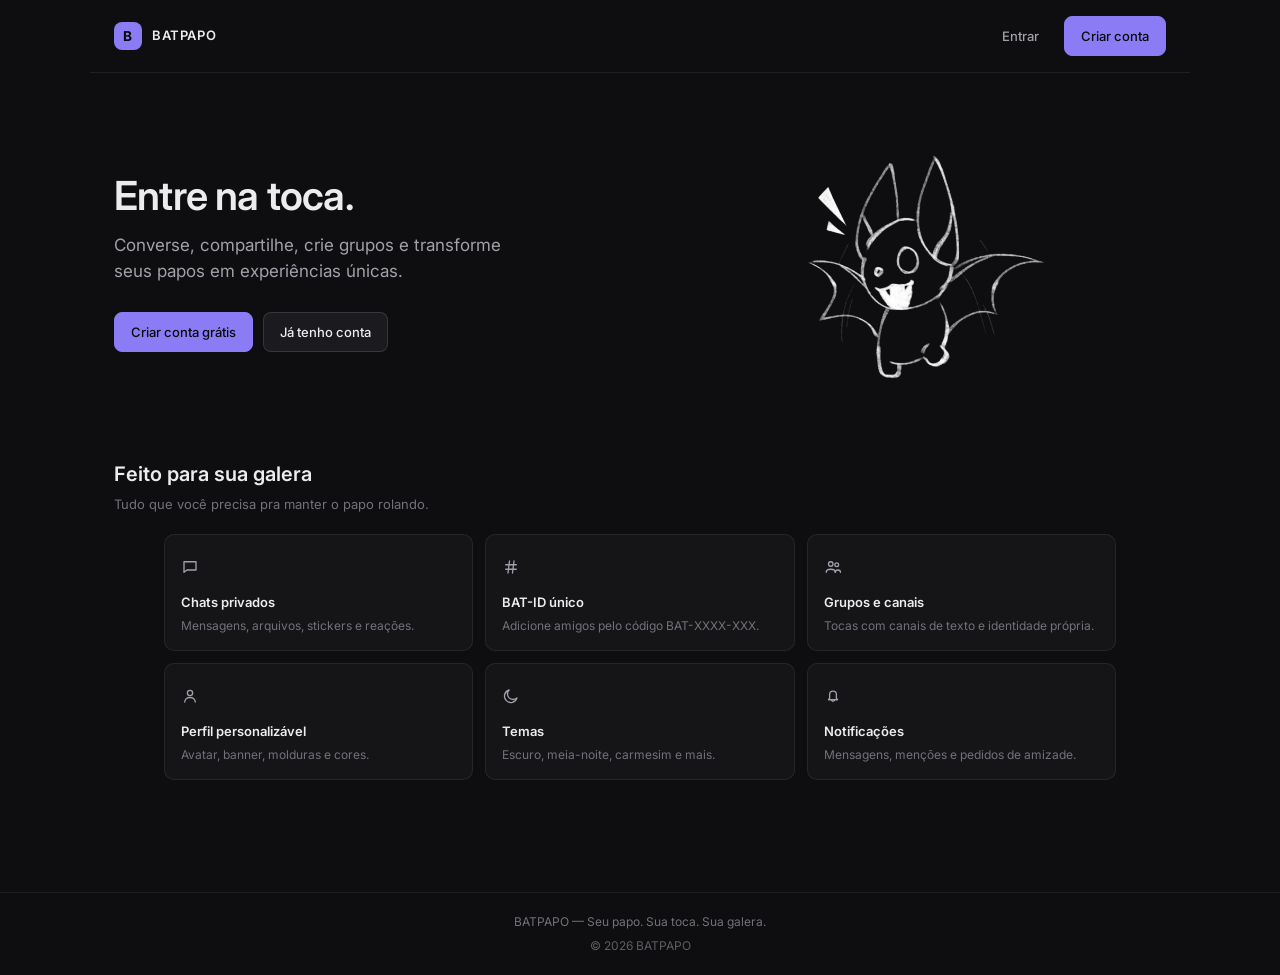
==== commit 58da5ff3: "Atualização geral do projeto, foco em estilização" ====
--- a/index.html
+++ b/index.html
@@ -5,8 +5,10 @@
   <meta name="viewport" content="width=device-width, initial-scale=1.0, maximum-scale=1.0, user-scalable=no" />
   <meta name="description" content="BATPAPO — Seu papo. Sua toca. Sua galera. Plataforma de comunicação social." />
   <meta name="theme-color" content="#0a0a0b" />
+  <!-- GitHub Pages: https://maahh-moreira.github.io/Bat-papo/ -->
+  <!-- <base href="/Bat-papo/">-->
   <title>BATPAPO — Seu papo. Sua toca. Sua galera.</title>
-  <link rel="icon" type="image/svg+xml" href="assets/icons/favicon.svg" />
+  <link rel="icon" type="image/svg+xml" href="assets/bat.png" />
   <link rel="preconnect" href="https://fonts.googleapis.com" />
   <link rel="preconnect" href="https://fonts.gstatic.com" crossorigin />
   <link href="https://fonts.googleapis.com/css2?family=Inter:wght@400;500;600&family=IBM+Plex+Mono:wght@400;500&display=swap" rel="stylesheet" />
@@ -24,7 +26,7 @@
       <p class="boot-slogan">Seu papo. Sua toca. Sua galera.</p>
     </div>
     <div class="boot-loader"><div class="boot-bar"></div></div>
-    <p id="boot-hint" style="margin-top:24px;color:#6B6780;font-size:0.85rem;font-family:Outfit,sans-serif;opacity:0;transition:opacity 0.5s;text-align:center;max-width:320px;padding:0 16px">
+    <p id="boot-hint" style="margin-top:24px;color:#6B6780;font-size:0.85rem;font-family:Inter,sans-serif;opacity:0;transition:opacity 0.5s;text-align:center;max-width:320px;padding:0 16px">
       Carregando…
     </p>
   </div>
--- a/css/pages.css
+++ b/css/pages.css
@@ -1,3 +1,133 @@
+
+/* ========== Landing ========== */
+.landing {
+  min-height: 100dvh;
+  display: flex;
+  flex-direction: column;
+  background: var(--bg-base);
+  color: var(--text-primary);
+}
+.landing-header {
+  display: flex;
+  align-items: center;
+  justify-content: space-between;
+  gap: 16px;
+  padding: 16px 24px;
+  border-bottom: 1px solid var(--border);
+  max-width: 1100px;
+  width: 100%;
+  margin: 0 auto;
+}
+.brand {
+  display: flex;
+  align-items: center;
+  gap: 10px;
+  font-weight: 600;
+  letter-spacing: 0.04em;
+}
+.brand-mark {
+  width: 28px; height: 28px;
+  border-radius: 8px;
+  background: var(--accent);
+  color: var(--accent-fg);
+  display: inline-flex; align-items: center; justify-content: center;
+  font-size: 0.85rem; font-weight: 700;
+}
+.brand-name { font-size: var(--text-sm); }
+.nav-actions { display: flex; align-items: center; gap: 8px; }
+
+.landing-hero {
+  max-width: 1100px;
+  width: 100%;
+  margin: 0 auto;
+  padding: 64px 24px 40px;
+}
+.hero-copy { max-width: 36rem; }
+.landing-hero h1 {
+  font-size: clamp(2rem, 5vw, 2.75rem);
+  font-weight: 600;
+  letter-spacing: -0.03em;
+  line-height: 1.15;
+  margin: 0;
+}
+.landing-hero .lead {
+  margin-top: 14px;
+  color: var(--text-secondary);
+  font-size: 1.0625rem;
+  line-height: 1.55;
+}
+.landing-actions {
+  display: flex;
+  flex-wrap: wrap;
+  gap: 10px;
+  margin-top: 28px;
+}
+
+.landing-features-wrap {
+  max-width: 1100px;
+  width: 100%;
+  margin: 0 auto;
+  padding: 24px 24px 64px;
+}
+.landing-features-head h2 {
+  font-size: 1.25rem;
+  font-weight: 600;
+  margin: 0 0 6px;
+}
+.landing-features-head p {
+  color: var(--text-muted);
+  font-size: var(--text-sm);
+  margin: 0 0 20px;
+}
+.landing-features {
+  display: grid;
+  gap: 12px;
+  grid-template-columns: repeat(auto-fill, minmax(240px, 1fr));
+}
+.feature-card {
+  padding: 16px;
+  border: 1px solid var(--border);
+  border-radius: var(--radius-lg);
+  background: var(--bg-elevated);
+}
+.feature-card h3 {
+  font-size: var(--text-sm);
+  font-weight: 600;
+  margin: 0 0 4px;
+}
+.feature-card p {
+  font-size: var(--text-xs);
+  color: var(--text-muted);
+  line-height: 1.45;
+  margin: 0;
+}
+.feat-icon {
+  width: 32px; height: 32px;
+  margin-bottom: 10px;
+  color: var(--text-secondary);
+  display: flex; align-items: center;
+}
+
+.landing-footer {
+  margin-top: auto;
+  padding: 20px 24px;
+  border-top: 1px solid var(--border);
+  text-align: center;
+  font-size: var(--text-xs);
+  color: var(--text-muted);
+}
+.footer-copy { margin-top: 6px; opacity: 0.8; }
+
+/* Hide empty asset slots (no dashed box on landing) */
+/* empty slots hidden only where needed */
+
+@media (max-width: 640px) {
+  .landing-header { padding: 12px 16px; }
+  .landing-hero { padding: 40px 16px 24px; }
+  .landing-features-wrap { padding: 16px 16px 48px; }
+  .brand-name { font-size: 0.8rem; }
+}
+
 /* Landing */
 .landing { min-height: 100dvh; display: flex; flex-direction: column; background: var(--bg-base); }
 .landing-header {
@@ -62,6 +192,23 @@
   border: 1px solid var(--border);
   border-radius: var(--radius-xl);
   padding: 28px 24px;
+  position: relative;
+}
+.auth-back {
+  display: inline-flex;
+  align-items: center;
+  gap: 4px;
+  background: none;
+  border: none;
+  color: var(--text-muted);
+  font-size: var(--text-sm);
+  cursor: pointer;
+  padding: 4px 0;
+  margin: -8px 0 12px;
+  transition: color 0.15s ease;
+}
+.auth-back:hover {
+  color: var(--accent);
 }
 .auth-logo {
   text-align: center; margin-bottom: 20px;
@@ -672,3 +819,70 @@
   border-radius: var(--radius-sm);
   font-size: var(--text-sm);
 }
+
+
+/* Landing hero 2 col + features 3 col */
+.landing-hero {
+  display: grid;
+  grid-template-columns: 1fr;
+  gap: 40px;
+  align-items: center;
+  max-width: 1100px;
+  width: 100%;
+  margin: 0 auto;
+  padding: 64px 24px 48px;
+}
+@media (min-width: 900px) {
+  .landing-hero {
+    grid-template-columns: 1fr 1fr;
+    gap: 48px;
+  }
+}
+.hero-copy { max-width: 36rem; }
+.hero-visual {
+  display: flex;
+  align-items: center;
+  justify-content: center;
+  min-height: 200px;
+}
+.hero-visual .asset-img,
+.hero-visual img {
+  width: min(280px, 70%);
+  height: auto;
+  max-height: 320px;
+  object-fit: contain;
+  display: block;
+  background: transparent;
+  border: none;
+}
+/* empty slot on hero: no dashed box */
+.hero-visual .asset-slot {
+  display: none !important;
+}
+
+.landing-features {
+  display: grid;
+  gap: 12px;
+  grid-template-columns: 1fr;
+}
+@media (min-width: 640px) {
+  .landing-features {
+    grid-template-columns: repeat(2, 1fr);
+  }
+}
+@media (min-width: 960px) {
+  .landing-features {
+    grid-template-columns: repeat(3, 1fr);
+  }
+}
+
+/* Auth: no forced mascot space */
+.auth-mascot { display: none !important; }
+.auth-logo .asset-img {
+  display: block !important;
+  width: 56px !important;
+  height: 56px !important;
+  object-fit: contain !important;
+  margin: 0 auto 10px !important;
+}
+.auth-logo .asset-slot { display: none !important; }
